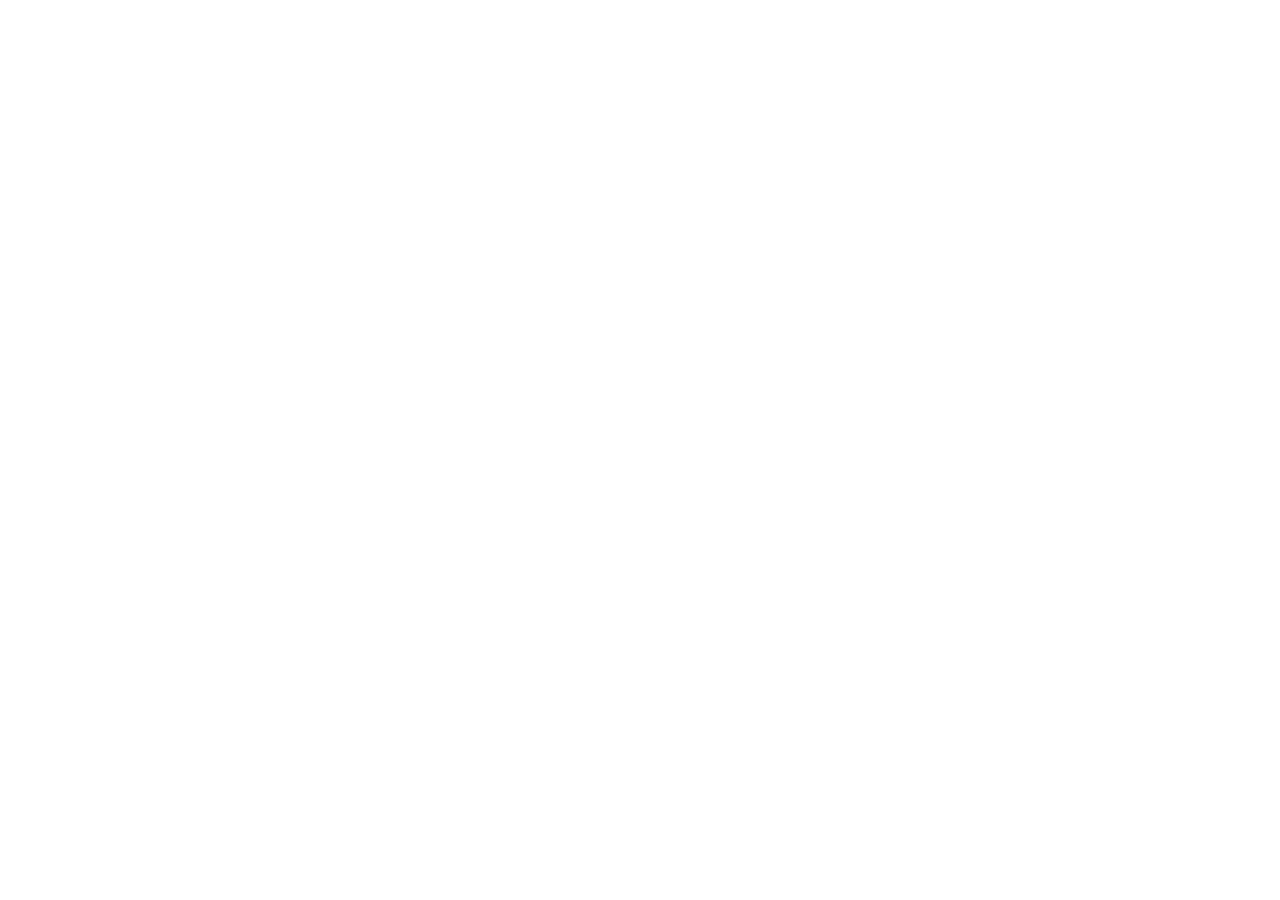
==== index.html @ ce33b2f1 "Init : création du dépôt, arborescence des fichiers et structure HTML de base" ====
<!DOCTYPE html>
<html lang="fr">

<head>
    <meta charset="UTF-8">
    <meta name="viewport" content="width=device-width, initial-scale=1.0">
    <title>Document</title>
    <link rel="stylesheet" href="./css/bootstrap.css">
</head>

<body>

</body>

</html>
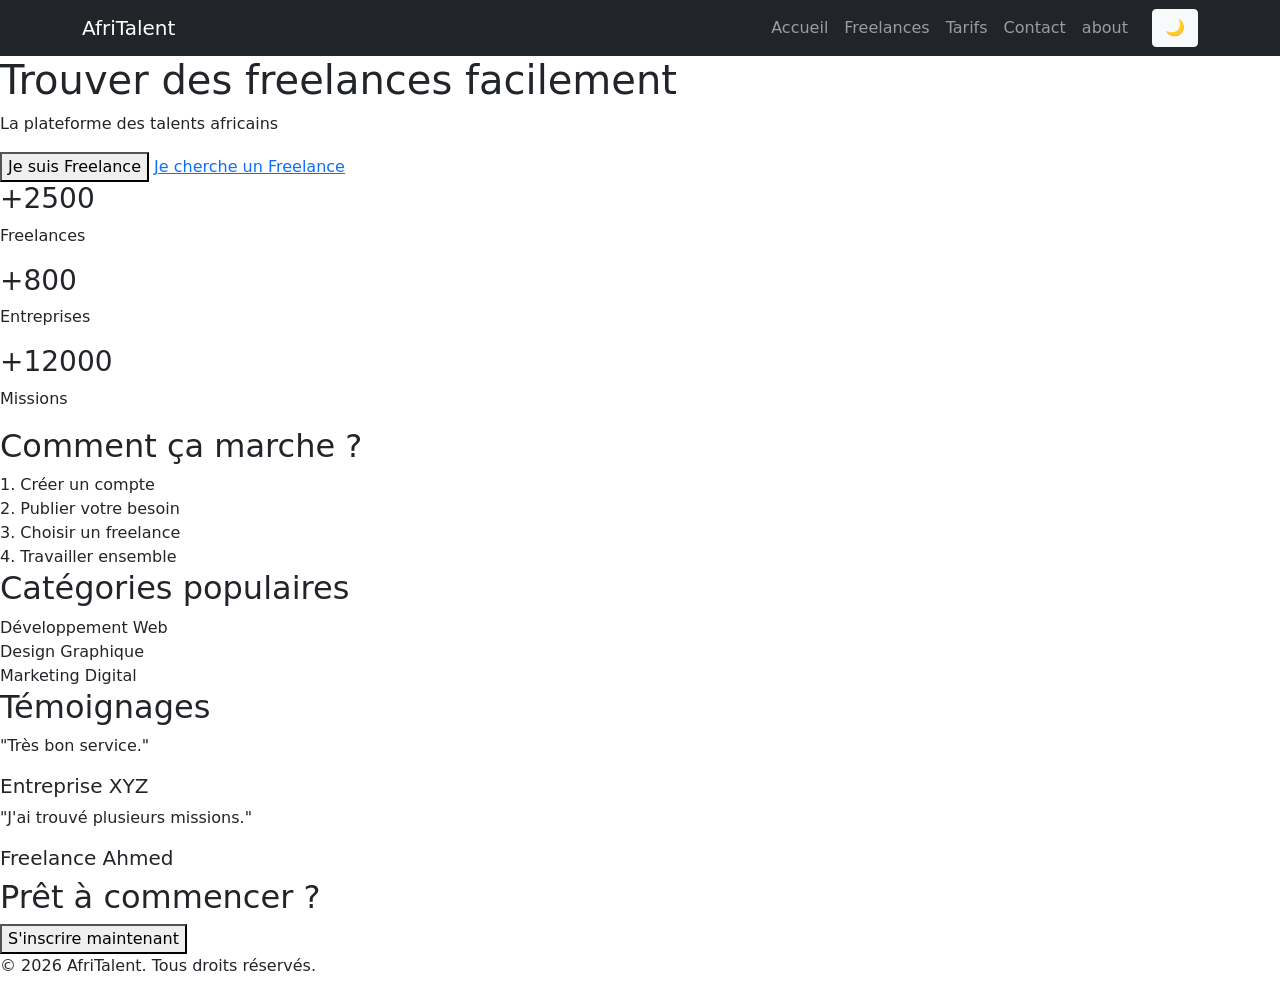
==== commit 88f1abef: "HTML : structure complète des 5 pages avec sections et contenu texte" ====
--- a/index.html
+++ b/index.html
@@ -4,12 +4,156 @@
 <head>
     <meta charset="UTF-8">
     <meta name="viewport" content="width=device-width, initial-scale=1.0">
-    <title>Document</title>
+    <title>AfriTalent - Accueil</title>
     <link rel="stylesheet" href="./css/bootstrap.css">
 </head>
 
 <body>
+    <nav class="navbar navbar-expand-lg navbar-dark bg-dark">
+        <div class="container">
+            <a class="navbar-brand" href="index.html">AfriTalent</a>
 
+            <button class="navbar-toggler" type="button" data-bs-toggle="collapse" data-bs-target="#navbarNav">
+                <span class="navbar-toggler-icon"></span>
+            </button>
+
+            <div class="collapse navbar-collapse" id="navbarNav">
+                <ul class="navbar-nav ms-auto">
+                    <li class="nav-item"><a class="nav-link" href="index.html">Accueil</a></li>
+                    <li class="nav-item"><a class="nav-link" href="freelances.html">Freelances</a></li>
+                    <li class="nav-item"><a class="nav-link" href="tarifs.html">Tarifs</a></li>
+                    <li class="nav-item"><a class="nav-link" href="contact.html">Contact</a></li>
+                    <li class="nav-item"><a class="nav-link" href="about.html">about</a></li>
+                </ul>
+                <button id="theme-btn" class="btn btn-light ms-3">
+                    🌙
+                </button>
+            </div>
+        </div>
+    </nav>
+    <!-- Hero -->
+    <section>
+        <div>
+            <h1>Trouver des freelances facilement</h1>
+            <p>La plateforme des talents africains</p>
+
+            <div>
+                <button>Je suis Freelance</button>
+                <a href="freelances.html">
+                    Je cherche un Freelance
+                </a>
+            </div>
+
+            <!-- Statistiques -->
+            <div>
+                <div>
+                    <h3>+2500</h3>
+                    <p>Freelances</p>
+                </div>
+
+                <div>
+                    <h3>+800</h3>
+                    <p>Entreprises</p>
+                </div>
+
+                <div>
+                    <h3>+12000</h3>
+                    <p>Missions</p>
+                </div>
+            </div>
+        </div>
+    </section>
+
+    <!-- Comment ça marche -->
+    <section>
+        <h2>Comment ça marche ?</h2>
+
+        <div>
+            <div>
+                <div>
+                    1. Créer un compte
+                </div>
+            </div>
+
+            <div >
+                <div>
+                    2. Publier votre besoin
+                </div>
+            </div>
+
+            <div>
+                <div>
+                    3. Choisir un freelance
+                </div>
+            </div>
+
+            <div>
+                <div>
+                    4. Travailler ensemble
+                </div>
+            </div>
+        </div>
+    </section>
+
+    <!-- Catégories -->
+    <section>
+        <h2>Catégories populaires</h2>
+
+        <div>
+            <div>
+                <div>
+                    Développement Web
+                </div>
+            </div>
+
+            <div>
+                <div>
+                    Design Graphique
+                </div>
+            </div>
+
+            <div>
+                <div>
+                    Marketing Digital
+                </div>
+            </div>
+        </div>
+    </section>
+
+    <!-- Témoignages -->
+    <section>
+        <h2>Témoignages</h2>
+
+        <div>
+            <div>
+                <div>
+                    <p>"Très bon service."</p>
+                    <h5>Entreprise XYZ</h5>
+                </div>
+            </div>
+
+            <div>
+                <div>
+                    <p>"J'ai trouvé plusieurs missions."</p>
+                    <h5>Freelance Ahmed</h5>
+                </div>
+            </div>
+        </div>
+    </section>
+
+    <!-- CTA -->
+    <section>
+        <h2>Prêt à commencer ?</h2>
+        <button>
+            S'inscrire maintenant
+        </button>
+    </section>
+
+
+    <!-- Footer -->
+    <footer>
+        <p>&copy; 2026 AfriTalent. Tous droits réservés.</p>
+    </footer>
 </body>
 
 </html>
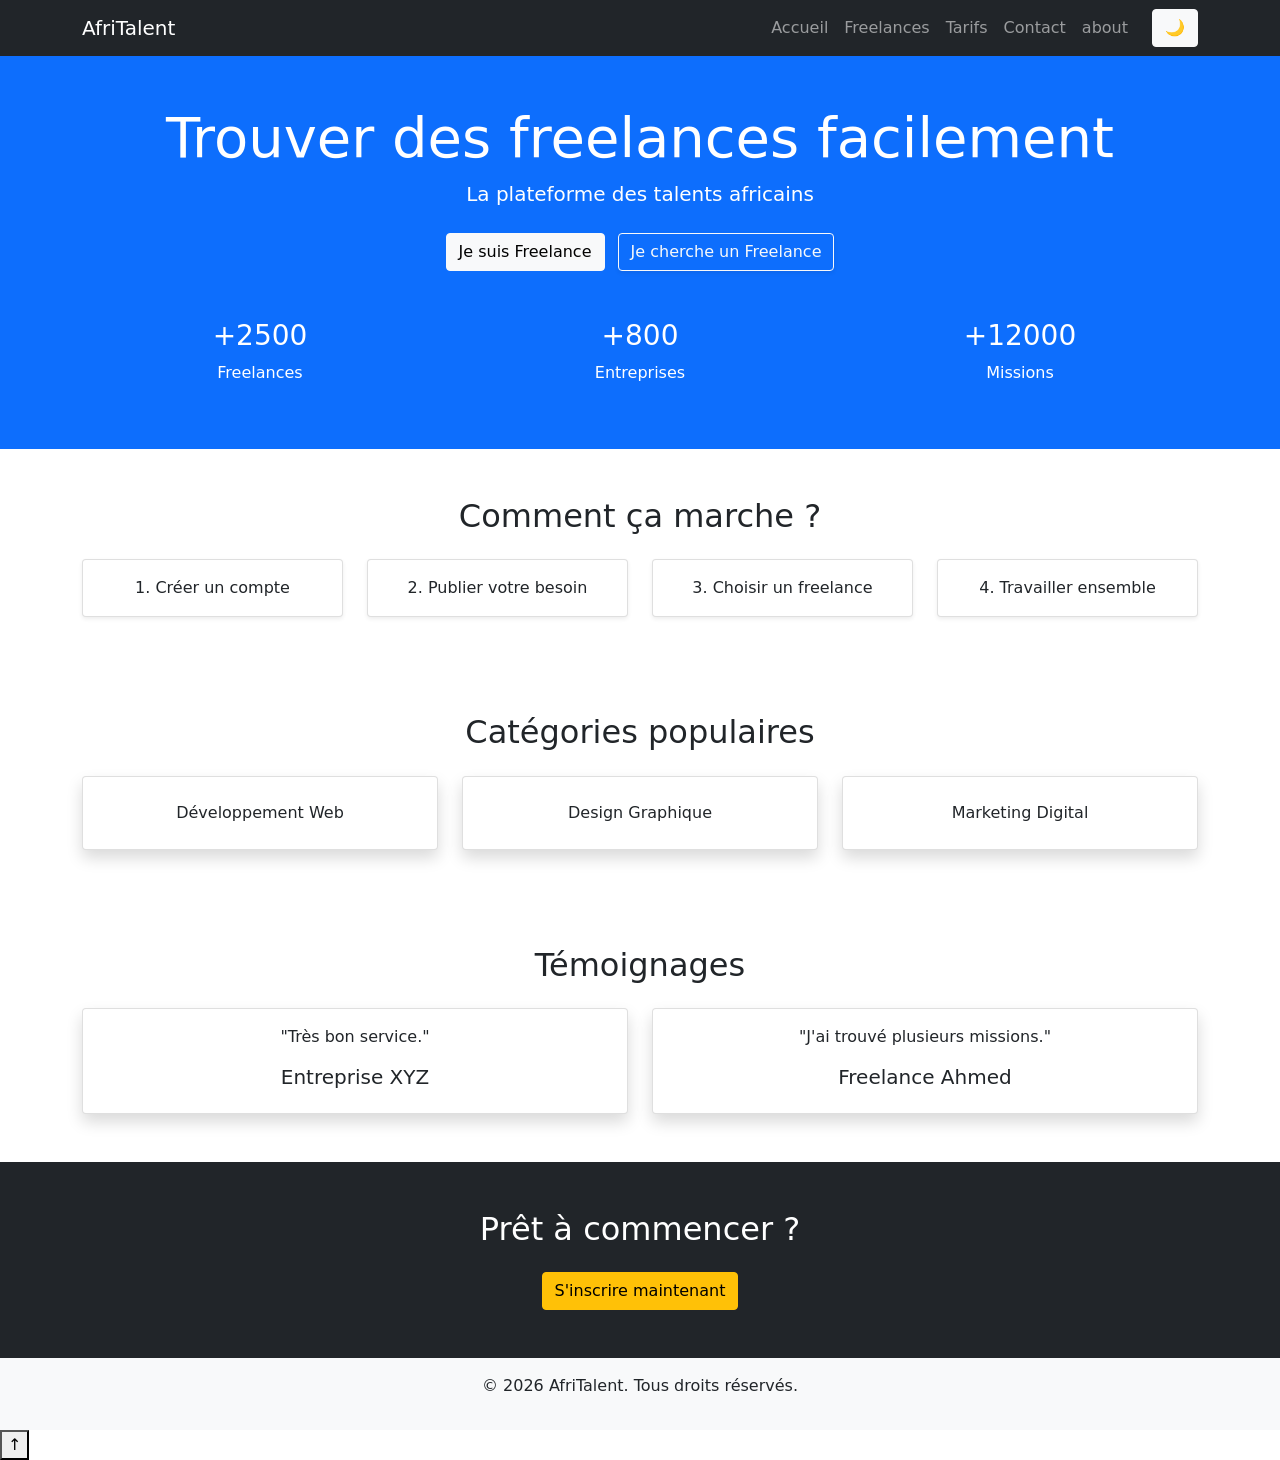
==== commit 7140d2b4: "CSS : responsive design mobile et tablette, media queries" ====
--- a/index.html
+++ b/index.html
@@ -6,9 +6,12 @@
     <meta name="viewport" content="width=device-width, initial-scale=1.0">
     <title>AfriTalent - Accueil</title>
     <link rel="stylesheet" href="./css/bootstrap.css">
+    <link rel="stylesheet" href="style.css">
 </head>
 
 <body>
+
+    <!-- Navbar -->
     <nav class="navbar navbar-expand-lg navbar-dark bg-dark">
         <div class="container">
             <a class="navbar-brand" href="index.html">AfriTalent</a>
@@ -31,32 +34,33 @@
             </div>
         </div>
     </nav>
+
     <!-- Hero -->
-    <section>
-        <div>
-            <h1>Trouver des freelances facilement</h1>
-            <p>La plateforme des talents africains</p>
+    <section class="bg-primary text-white text-center py-5">
+        <div class="container">
+            <h1 class="display-4">Trouver des freelances facilement</h1>
+            <p class="lead">La plateforme des talents africains</p>
 
-            <div>
-                <button>Je suis Freelance</button>
-                <a href="freelances.html">
+            <div class="mt-4">
+                <button class="btn btn-light me-2">Je suis Freelance</button>
+                <a class="btn btn-outline-light shadow-sm" href="freelances.html">
                     Je cherche un Freelance
                 </a>
             </div>
 
             <!-- Statistiques -->
-            <div>
-                <div>
+            <div class="row mt-5">
+                <div class="col-md-4">
                     <h3>+2500</h3>
                     <p>Freelances</p>
                 </div>
 
-                <div>
+                <div class="col-md-4">
                     <h3>+800</h3>
                     <p>Entreprises</p>
                 </div>
 
-                <div>
+                <div class="col-md-4">
                     <h3>+12000</h3>
                     <p>Missions</p>
                 </div>
@@ -65,30 +69,30 @@
     </section>
 
     <!-- Comment ça marche -->
-    <section>
+    <section class="container py-5 text-center">
         <h2>Comment ça marche ?</h2>
 
-        <div>
-            <div>
-                <div>
+        <div class="row mt-4">
+            <div class="col-md-3">
+                <div class="card p-3 shadow-sm">
                     1. Créer un compte
                 </div>
             </div>
 
-            <div >
-                <div>
+            <div class="col-md-3">
+                <div class="card p-3 shadow-sm">
                     2. Publier votre besoin
                 </div>
             </div>
 
-            <div>
-                <div>
+            <div class="col-md-3">
+                <div class="card p-3 shadow-sm">
                     3. Choisir un freelance
                 </div>
             </div>
 
-            <div>
-                <div>
+            <div class="col-md-3">
+                <div class="card p-3 shadow-sm">
                     4. Travailler ensemble
                 </div>
             </div>
@@ -96,24 +100,24 @@
     </section>
 
     <!-- Catégories -->
-    <section>
+    <section class="container py-5 text-center">
         <h2>Catégories populaires</h2>
 
-        <div>
-            <div>
-                <div>
+        <div class="row mt-4">
+            <div class="col-md-4">
+                <div class="card p-4 shadow">
                     Développement Web
                 </div>
             </div>
 
-            <div>
-                <div>
+            <div class="col-md-4">
+                <div class="card p-4 shadow">
                     Design Graphique
                 </div>
             </div>
 
-            <div>
-                <div>
+            <div class="col-md-4">
+                <div class="card p-4 shadow">
                     Marketing Digital
                 </div>
             </div>
@@ -121,19 +125,19 @@
     </section>
 
     <!-- Témoignages -->
-    <section>
+    <section class="container py-5 text-center">
         <h2>Témoignages</h2>
 
-        <div>
-            <div>
-                <div>
+        <div class="row mt-4">
+            <div class="col-md-6">
+                <div class="card p-3 shadow">
                     <p>"Très bon service."</p>
                     <h5>Entreprise XYZ</h5>
                 </div>
             </div>
 
-            <div>
-                <div>
+            <div class="col-md-6">
+                <div class="card p-3 shadow">
                     <p>"J'ai trouvé plusieurs missions."</p>
                     <h5>Freelance Ahmed</h5>
                 </div>
@@ -142,18 +146,23 @@
     </section>
 
     <!-- CTA -->
-    <section>
+    <section class="bg-dark text-white text-center py-5">
         <h2>Prêt à commencer ?</h2>
-        <button>
+        <button class="btn btn-warning mt-3">
             S'inscrire maintenant
         </button>
     </section>
 
 
     <!-- Footer -->
-    <footer>
+    <footer class="bg-light text-center py-3">
         <p>&copy; 2026 AfriTalent. Tous droits réservés.</p>
     </footer>
+
+    <!-- Bootstrap JS -->
+    <script src="https://cdn.jsdelivr.net/npm/bootstrap@5.3.3/dist/js/bootstrap.bundle.min.js"></script>
+    <button id="topBtn">↑</button>
+
 </body>
 
 </html>
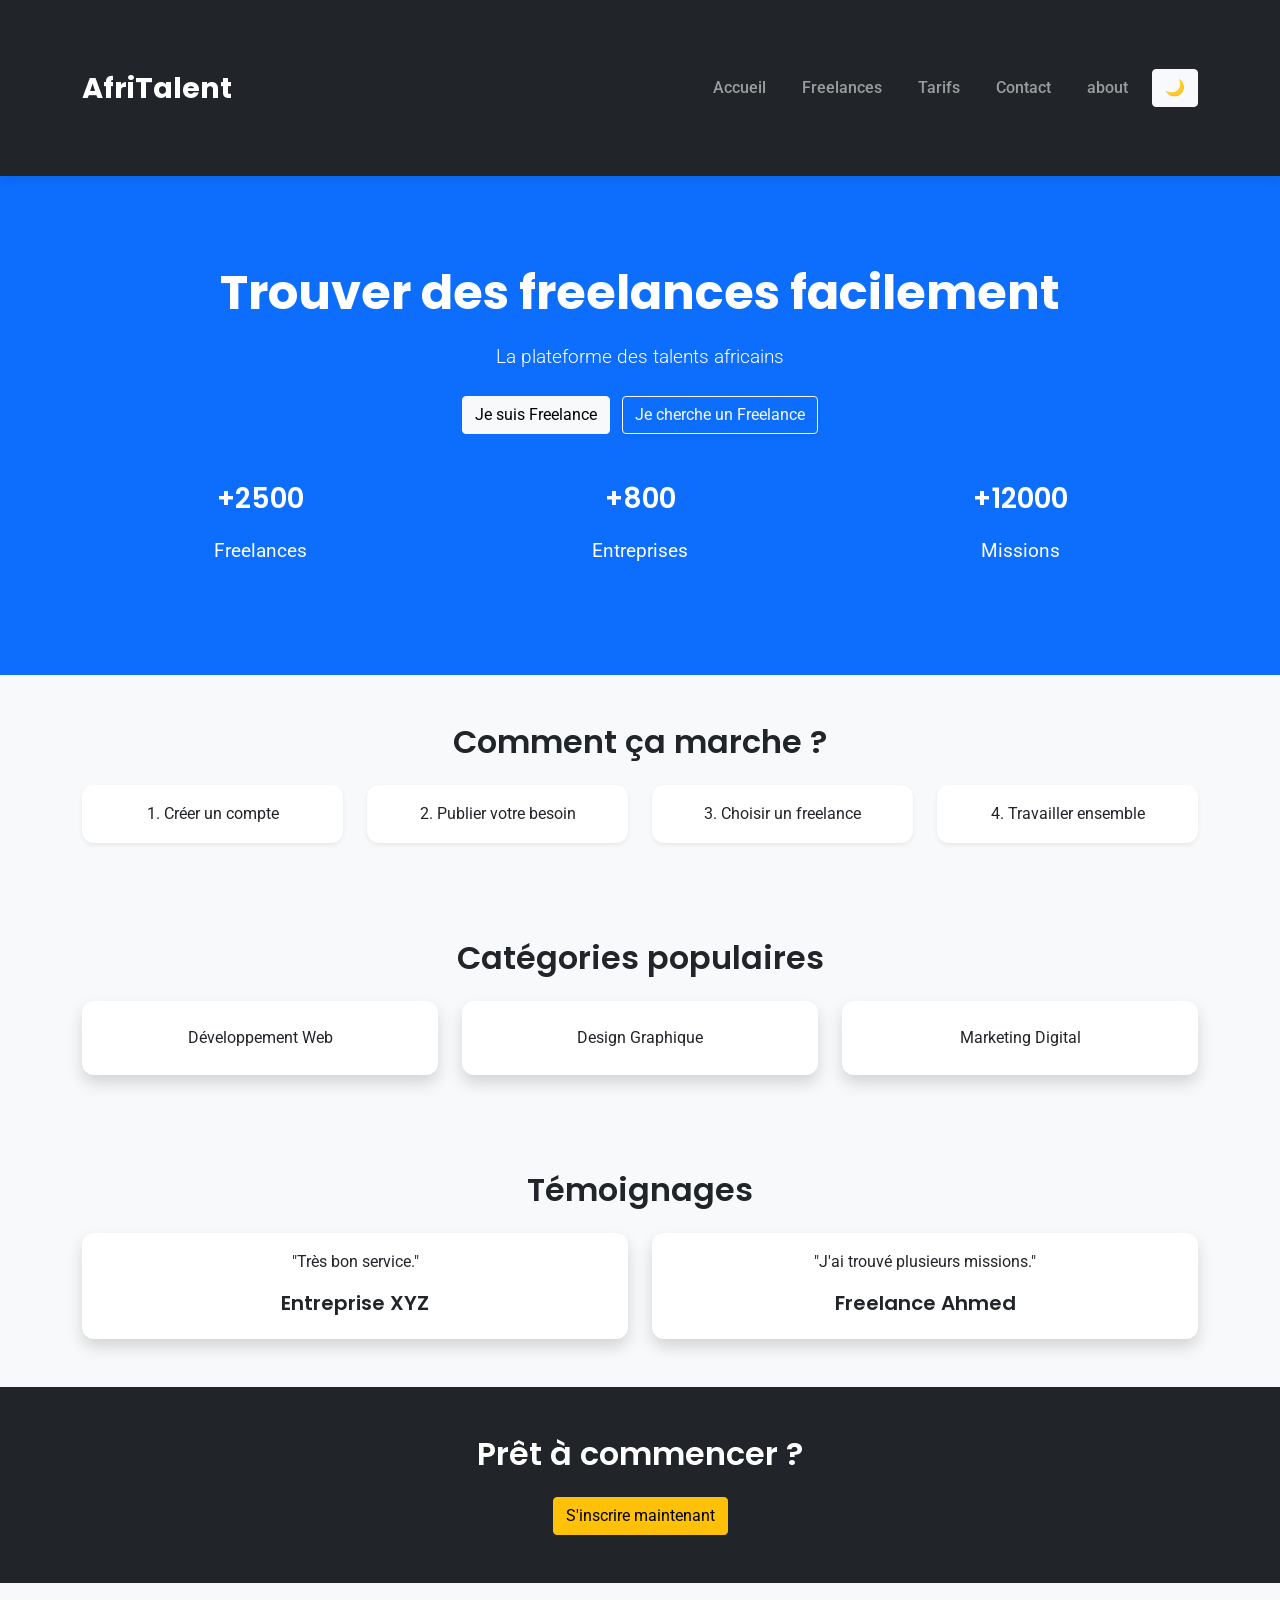
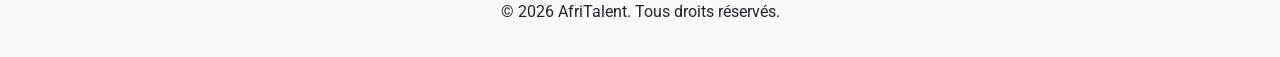
==== commit fd49f18b: "JS : compteurs animés au scroll et animations fade-in des sections" ====
--- a/index.html
+++ b/index.html
@@ -6,7 +6,7 @@
     <meta name="viewport" content="width=device-width, initial-scale=1.0">
     <title>AfriTalent - Accueil</title>
     <link rel="stylesheet" href="./css/bootstrap.css">
-    <link rel="stylesheet" href="style.css">
+    <link rel="stylesheet" href="./css/style.css">
 </head>
 
 <body>
@@ -36,7 +36,7 @@
     </nav>
 
     <!-- Hero -->
-    <section class="bg-primary text-white text-center py-5">
+    <section class="bg-primary text-white text-center py-5 hero">
         <div class="container">
             <h1 class="display-4">Trouver des freelances facilement</h1>
             <p class="lead">La plateforme des talents africains</p>
@@ -159,10 +159,11 @@
         <p>&copy; 2026 AfriTalent. Tous droits réservés.</p>
     </footer>
 
+    <button id="topBtn">↑</button>
+    
     <!-- Bootstrap JS -->
     <script src="https://cdn.jsdelivr.net/npm/bootstrap@5.3.3/dist/js/bootstrap.bundle.min.js"></script>
-    <button id="topBtn">↑</button>
-
+    <script src="./js/main.js"></script>
 </body>
 
 </html>
--- a/css/style.css
+++ b/css/style.css
@@ -0,0 +1,199 @@
+@import url('https://fonts.googleapis.com/css2?family=Poppins:wght@300;400;500;600&family=Roboto:wght@300;400;700&display=swap');
+
+/* Variables CSS */
+:root {
+    --primary-color: #0d6efd;
+    --secondary-color: #6c757d;
+    --accent-color: #ffc107;
+    --bg-color: #f8f9fa;
+    --text-color: #212529;
+    --white-color: #ffffff;
+
+    --font-title: 'Poppins', sans-serif;
+    --font-text: 'Roboto', sans-serif;
+
+    --spacing-sm: 10px;
+    --spacing-md: 20px;
+    --spacing-lg: 40px;
+
+    --border-radius: 12px;
+}
+
+/* Reset CSS */
+* {
+    margin: 0;
+    padding: 0;
+    box-sizing: border-box;
+}
+
+/* Style de base */
+body {
+    font-family: var(--font-text);
+    background-color: var(--bg-color);
+    color: var(--text-color);
+    line-height: 1.6;
+}
+
+/* Titres */
+h1,
+h2,
+h3,
+h4,
+h5,
+h6 {
+    font-family: var(--font-title);
+    font-weight: 600;
+}
+
+/* Liens */
+a {
+    text-decoration: none;
+    color: inherit;
+}
+
+/* Images */
+img {
+    max-width: 100%;
+    display: block;
+}
+
+/* Layout général */
+.container {
+    padding-top: var(--spacing-lg);
+    padding-bottom: var(--spacing-lg);
+}
+
+/* Navbar stylisée */
+.navbar {
+    background-color: var(--white-color);
+    padding: var(--spacing-md);
+    box-shadow: 0 2px 10px rgba(0, 0, 0, 0.1);
+}
+
+.navbar-brand {
+    font-family: var(--font-title);
+    font-size: 1.8rem;
+    font-weight: bold;
+    color: var(--primary-color);
+}
+
+.navbar-nav {
+    margin-left: auto;
+}
+
+.navbar-nav .nav-link {
+    margin-left: var(--spacing-md);
+    font-weight: 500;
+    color: var(--text-color);
+    transition: 0.3s;
+}
+
+.navbar-nav .nav-link:hover {
+    color: var(--primary-color);
+}
+
+/* Boutons */
+.btn-primary {
+    background-color: var(--primary-color);
+    border: none;
+    border-radius: var(--border-radius);
+    padding: 10px 20px;
+}
+
+.btn-primary:hover {
+    background-color: #0b5ed7;
+}
+
+/* Cartes */
+.card {
+    border: none;
+    border-radius: var(--border-radius);
+    overflow: hidden;
+    transition: 0.3s;
+}
+
+.card:hover {
+    transform: translateY(-5px);
+}
+/*=========comite 4 */
+/* SECTION HERO */
+.hero {
+    padding: 80px 0;
+}
+
+.hero h1 {
+    font-size: 3rem;
+    font-weight: bold;
+}
+
+.hero p {
+    font-size: 1.2rem;
+    margin: 20px 0;
+}
+
+/* BENTO GRID */
+.bento-grid {
+    display: grid;
+    grid-template-columns: repeat(3, 1fr);
+    gap: 20px;
+}
+
+.box {
+    background: white;
+    padding: 30px;
+    border-radius: 15px;
+    box-shadow: 0 5px 15px rgba(0,0,0,0.1);
+}
+
+.box:first-child {
+    grid-column: span 2;
+}
+
+.box:last-child {
+    grid-column: span 2;
+}
+
+/* CATEGORIES */
+.service-card {
+    background: white;
+    padding: 40px;
+    border-radius: 15px;
+    box-shadow: 0 5px 15px rgba(0,0,0,0.1);
+    transition: all 0.4s ease;
+}
+
+.service-card:hover {
+    transform: translateY(-10px) scale(1.05);
+    box-shadow: 0 10px 25px rgba(0,0,0,0.2);
+}
+
+/* TEMOIGNAGES */
+.carousel-item {
+    padding: 50px;
+    text-align: center;
+}
+
+.carousel-item p {
+    font-style: italic;
+}
+/*comite 6*/
+.dark-mode {
+    background-color: #222;
+    color: white;
+}
+
+.dark-mode .navbar {
+    background-color: black !important;
+}
+.navbar.scrolled {
+    background-color: #000 !important;
+    box-shadow: 0 2px 10px gray;
+    padding: 10px;
+}
+#topBtn {
+    display: none;
+    position: fixed;
+    right: 20px;
+    bottom: 20px;
+    padding: 10px;
+}
